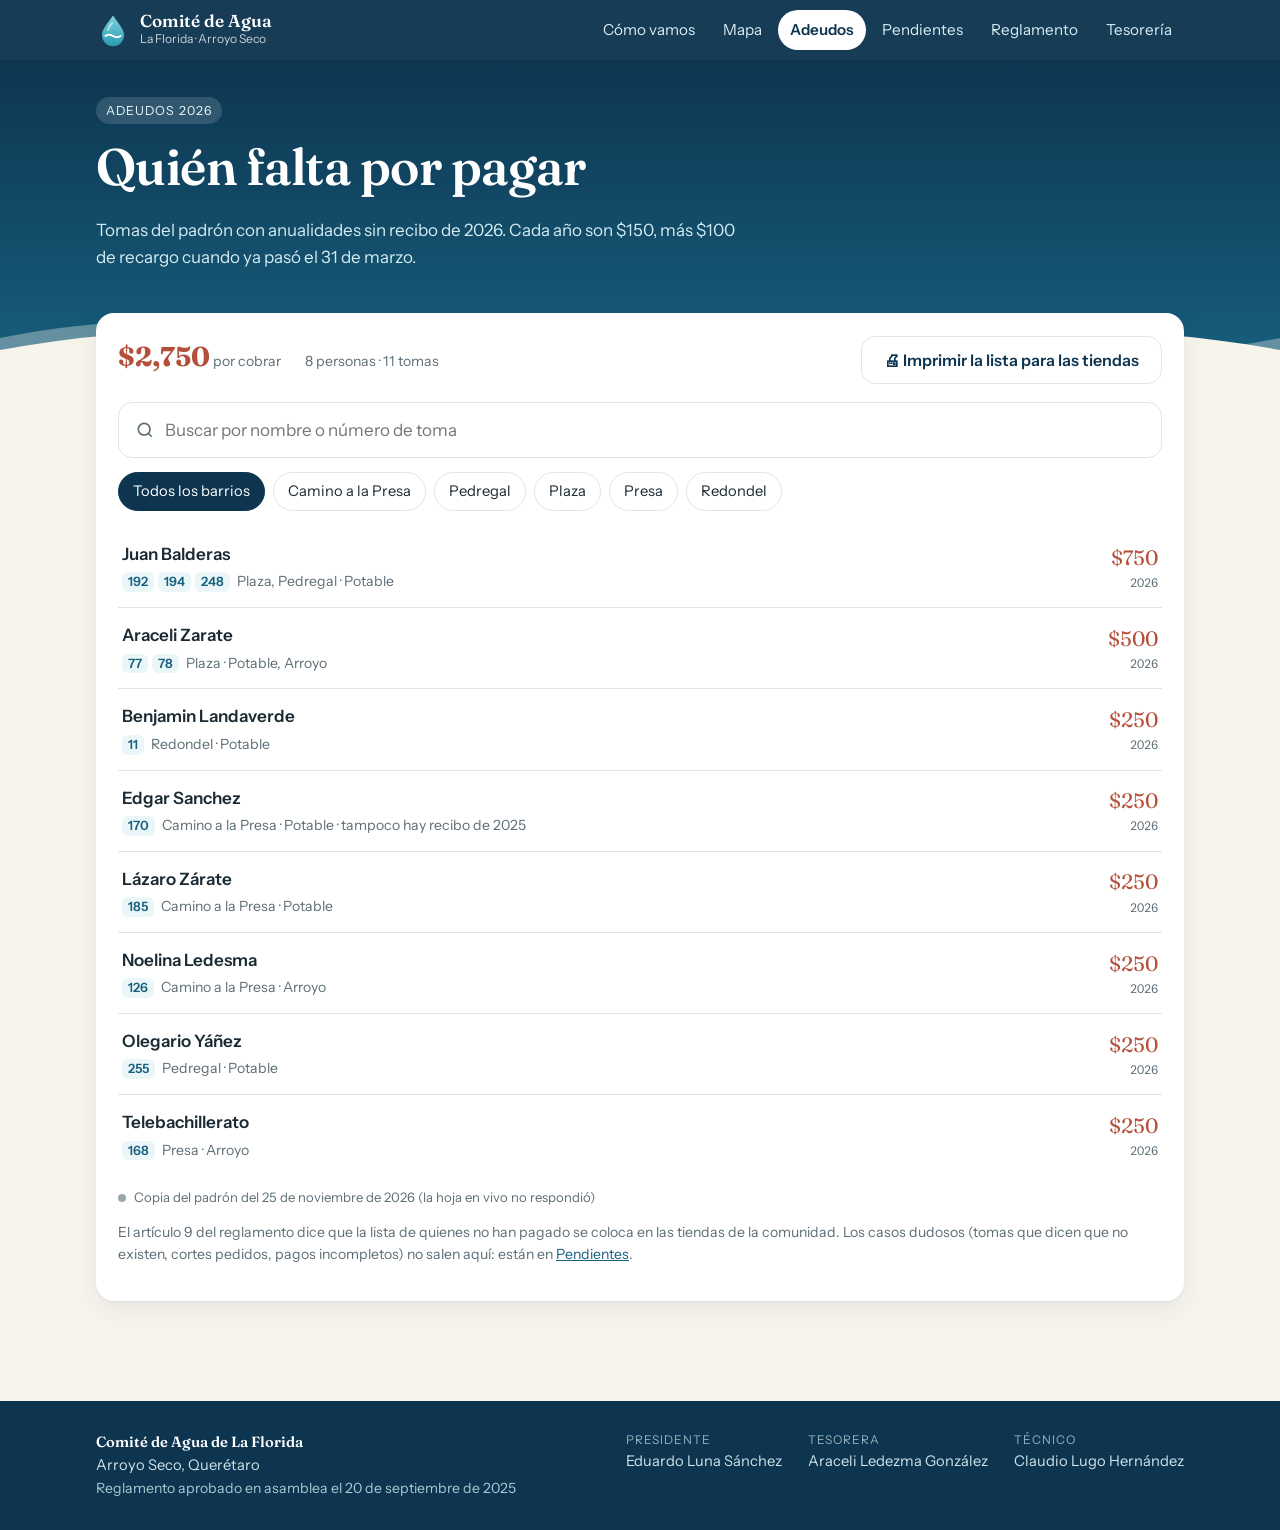
==== adeudos.html @ db073152 "Mapa con satélite, filtros por color, buscador y ficha por toma; la tesorería cobra en el padrón (an" ====
<!doctype html>
<html lang="es">
<head>
<meta charset="utf-8">
<meta name="viewport" content="width=device-width, initial-scale=1">
<title>Adeudos del agua</title>
<meta name="description" content="Quién no ha pagado la anualidad del agua en La Florida, por barrio.">
<link rel="icon" href="assets/gota.svg" type="image/svg+xml">
<link rel="preconnect" href="https://fonts.googleapis.com">
<link rel="preconnect" href="https://fonts.gstatic.com" crossorigin>
<link href="https://fonts.googleapis.com/css2?family=Fraunces:opsz,wght@9..144,500;9..144,600&family=Instrument+Sans:wght@400;600&display=swap" rel="stylesheet">
<link rel="stylesheet" href="css/estilo.css?v=20261126">
</head>
<body>
<div class="ola-top">
  <div class="dentro">
    <span class="etiqueta" id="et-anio">Adeudos</span>
    <h1>Quién falta por pagar</h1>
    <p id="intro">Tomas del padrón que no tienen recibo de la anualidad de este año.</p>
  </div>
  <div id="olas"></div>
</div>

<main>
  <section class="sube">
    <div class="tarjeta">
      <div class="resumen-linea">
        <div><b class="num" id="total">—</b> <span class="chico">por cobrar</span></div>
        <div class="chico" id="cuantos"></div>
        <button class="boton claro no-imprimir" style="margin-left:auto" onclick="window.print()">🖨 Imprimir la lista para las tiendas</button>
      </div>
      <input class="buscar" id="q" type="search" placeholder="Buscar por nombre o número de toma" autocomplete="off">
      <div class="filtros" id="filtros"></div>
      <div id="lista"></div>
      <div id="fuente"></div>
      <p class="chico" style="margin-top:14px">El artículo 9 del reglamento dice que la lista de quienes no han pagado se coloca en las tiendas de la comunidad.
        Los casos dudosos (tomas que dicen que no existen, cortes pedidos, pagos incompletos) no salen aquí: están en <a href="pendientes.html">Pendientes</a>.</p>
    </div>
  </section>
</main>

<script src="js/config.js?v=20261126"></script>
<script src="js/padron-copia.js?v=20261126"></script>
<script src="js/agua.js?v=20261126"></script>
<script>
(async function () {
  const A = window.AGUA, C = window.AGUA_CONFIG;
  A.pintarMarco('adeudos.html');
  document.getElementById('olas').outerHTML = A.OLAS;
  const datos = await A.cargar({ anio: new URLSearchParams(location.search).get('anio') });
  const P = datos.padron;
  const $ = (id) => document.getElementById(id);
  $('et-anio').textContent = 'Adeudos ' + P.actual;
  $('intro').textContent = 'Tomas del padrón con anualidades sin recibo' + (P.desde < P.actual ? ' de ' + P.desde + ' a ' + P.actual : ' de ' + P.actual) + '. ' +
    'Cada año son $' + C.CUOTA + (P.vencio ? ', más $' + C.RECARGO + ' de recargo cuando ya pasó el 31 de marzo.' : '; el recargo de $' + C.RECARGO + ' empieza después del 31 de marzo.');
  $('fuente').innerHTML = A.avisoFuente(datos);

  const params = new URLSearchParams(location.search);
  let barrio = params.get('barrio') || '';
  const barrios = [...new Set(P.deudores.flatMap((d) => d.barrios))].sort((a, b) => a.localeCompare(b, 'es'));
  const f = $('filtros');
  const pintarFiltros = () => {
    f.innerHTML = ['', ...barrios].map((b) => '<button class="chip" data-b="' + A.esc(b) + '" aria-pressed="' + (b === barrio) + '">' + (b ? A.esc(b) : 'Todos los barrios') + '</button>').join('');
  };
  f.addEventListener('click', (e) => {
    const c = e.target.closest('.chip'); if (!c) return;
    barrio = c.dataset.b; pintarFiltros(); pintar();
    history.replaceState(null, '', barrio ? '?barrio=' + encodeURIComponent(barrio) : location.pathname);
  });

  function pintar() {
    const q = A.sinAcentos($('q').value.trim());
    const lista = P.deudores.map((d) => {
      const tomas = d.tomas.filter((t) => !barrio || t.barrio === barrio);
      return { ...d, tomas, adeudo: tomas.reduce((s, t) => s + t.adeudo, 0) };
    }).filter((d) => d.tomas.length && (!q || A.sinAcentos(d.nombre).includes(q) || d.tomas.some((t) => t.toma === q)));
    const total = lista.reduce((s, d) => s + d.adeudo, 0);
    const ntomas = lista.reduce((s, d) => s + d.tomas.length, 0);
    $('total').textContent = A.pesos(total);
    $('cuantos').textContent = lista.length + (lista.length === 1 ? ' persona' : ' personas') + ' · ' + ntomas + (ntomas === 1 ? ' toma' : ' tomas') + (barrio ? ' en ' + barrio : '');
    $('lista').innerHTML = lista.length ? lista.map((d) =>
      '<div class="ficha"><div class="quien">' + A.esc(d.nombre) + '</div>' +
      '<div class="det">' + d.tomas.map((t) => '<a class="toma" href="mapa.html?toma=' + t.toma + '">' + t.toma + '</a>').join('') + ' ' +
      A.esc([...new Set(d.tomas.map((t) => t.barrio))].join(', ')) + ' · ' + A.esc([...new Set(d.tomas.map((t) => t.fuente))].join(', ')) +
      (d.tomas.some((t) => t.sinReciboPrevio) ? ' · tampoco hay recibo de ' + P.previo : '') + '</div>' +
      '<div class="monto num">' + A.pesos(d.adeudo) + '<small>' + [...new Set(d.tomas.flatMap((t) => t.adeudos.map((a) => a.anio)))].join(' y ') + '</small></div></div>'
    ).join('') : '<p class="vacio">' + (q ? 'Nadie con ese nombre o número debe.' : '¡Nadie debe aquí! 💧') + '</p>';
  }
  $('q').addEventListener('input', pintar);
  pintarFiltros(); pintar();
})();
</script>
</body>
</html>
---- css/estilo.css ----
/* Comité de Agua de La Florida · hoja de estilos única */
:root {
  --hondo: #0d3550;
  --rio: #17607e;
  --turquesa: #2a9bb0;
  --claro: #cfeaf0;
  --espuma: #eaf6f8;
  --papel: #f7f4ec;
  --tinta: #1b2a33;
  --gris: #5d6d76;
  --linea: #dfe6e8;
  --bien: #2f8a5b;
  --bien-suave: #ddf1e5;
  --debe: #b4503a;
  --debe-suave: #f8e3dd;
  --aviso: #b98a12;
  --aviso-suave: #f8eed0;
  --nada: #9aa7ad;
  --tarjeta: #ffffff;
  --sombra: 0 1px 2px rgba(13, 53, 80, .06), 0 8px 24px rgba(13, 53, 80, .08);
  --radio: 18px;
  --serif: "Fraunces", Georgia, serif;
  --sans: "Instrument Sans", system-ui, -apple-system, "Segoe UI", sans-serif;
}

* { box-sizing: border-box; }
html { -webkit-text-size-adjust: 100%; }
body {
  margin: 0;
  background: var(--papel);
  color: var(--tinta);
  font: 17px/1.55 var(--sans);
}
img, svg { max-width: 100%; }
a { color: var(--rio); }
h1, h2, h3 { font-family: var(--serif); font-weight: 600; line-height: 1.15; margin: 0 0 .4em; color: var(--hondo); }
h1 { font-size: clamp(2rem, 6vw, 3.2rem); letter-spacing: -.01em; }
h2 { font-size: clamp(1.45rem, 4vw, 2rem); }
h3 { font-size: 1.2rem; }
p { margin: 0 0 1em; }
.chico { font-size: .88rem; color: var(--gris); }
.num { font-variant-numeric: tabular-nums; }

/* ---------- Encabezado ---------- */
.barra {
  position: sticky; top: 0; z-index: 20;
  background: rgba(13, 53, 80, .96);
  backdrop-filter: blur(8px);
  color: #fff;
}
.barra .dentro { display: flex; align-items: center; gap: 14px; max-width: 1120px; margin: 0 auto; padding: 10px 16px; }
.marca { display: flex; align-items: center; gap: 10px; color: #fff; text-decoration: none; min-width: 0; }
.marca svg { width: 34px; height: 34px; flex: none; }
.marca b { font-family: var(--serif); font-weight: 600; font-size: 1.08rem; display: block; line-height: 1.1; }
.marca span { font-size: .76rem; opacity: .75; display: block; }
.menu { margin-left: auto; display: flex; gap: 4px; }
.menu a {
  color: #d8eef3; text-decoration: none; padding: 8px 12px; border-radius: 999px; font-size: .95rem; white-space: nowrap;
}
.menu a:hover { background: rgba(255, 255, 255, .1); color: #fff; }
.menu a[aria-current="page"] { background: #fff; color: var(--hondo); font-weight: 600; }
.hamb { display: none; margin-left: auto; background: none; border: 1px solid rgba(255,255,255,.35); color: #fff; border-radius: 10px; padding: 7px 11px; font: inherit; }
@media (max-width: 820px) {
  .hamb { display: block; }
  .menu { display: none; position: absolute; left: 0; right: 0; top: 100%; flex-direction: column; background: var(--hondo); padding: 8px 16px 16px; }
  .menu.abierto { display: flex; }
  .menu a { padding: 12px 14px; border-radius: 12px; }
}

/* ---------- Ola del encabezado ---------- */
.ola-top {
  background: linear-gradient(180deg, var(--hondo) 0%, var(--rio) 100%);
  color: #fff; position: relative; overflow: hidden;
}
.ola-top .dentro { max-width: 1120px; margin: 0 auto; padding: 36px 16px 90px; position: relative; z-index: 1; }
.ola-top h1 { color: #fff; }
.ola-top p { color: #d4ecf1; max-width: 640px; }
.ola-top .olas { position: absolute; left: 0; right: 0; bottom: -1px; width: 100%; height: 80px; }
.etiqueta {
  display: inline-block; font-size: .78rem; letter-spacing: .08em; text-transform: uppercase;
  background: rgba(255,255,255,.14); color: #e8f7fa; padding: 4px 10px; border-radius: 999px; margin-bottom: 14px;
}

main { max-width: 1120px; margin: 0 auto; padding: 0 16px 60px; }
.sube { margin-top: -64px; position: relative; z-index: 2; }
section { margin: 0 0 40px; }

.tarjeta { background: var(--tarjeta); border-radius: var(--radio); box-shadow: var(--sombra); padding: 22px; }
.rejilla { display: grid; gap: 16px; }
.r2 { grid-template-columns: repeat(auto-fit, minmax(280px, 1fr)); }
.r4 { grid-template-columns: repeat(auto-fit, minmax(200px, 1fr)); }

/* ---------- Medidor principal ---------- */
.principal { display: grid; grid-template-columns: 260px 1fr; gap: 28px; align-items: center; }
@media (max-width: 700px) { .principal { grid-template-columns: 1fr; text-align: center; } .principal .anillo { margin: 0 auto; } }
.anillo { position: relative; width: 240px; height: 240px; }
.anillo svg { width: 100%; height: 100%; transform: rotate(-90deg); }
.anillo .centro { position: absolute; inset: 0; display: grid; place-content: center; text-align: center; }
.anillo .centro b { font-family: var(--serif); font-size: 3.4rem; color: var(--hondo); line-height: 1; }
.anillo .centro span { font-size: .9rem; color: var(--gris); }
.anillo circle { fill: none; stroke-width: 18; }
.anillo .fondo { stroke: var(--espuma); }
.anillo .lleno { stroke: url(#grad-agua); stroke-linecap: round; transition: stroke-dashoffset 1.4s cubic-bezier(.2,.8,.2,1); }
.frase { font-family: var(--serif); font-size: clamp(1.3rem, 3.4vw, 1.8rem); color: var(--hondo); line-height: 1.25; margin-bottom: 14px; }
.cifras { display: flex; flex-wrap: wrap; gap: 10px 26px; }
@media (max-width: 700px) { .cifras { justify-content: center; } }
.cifras div b { display: block; font-size: 1.45rem; font-family: var(--serif); color: var(--hondo); }
.cifras div span { font-size: .85rem; color: var(--gris); }

/* ---------- Tarjetas de dato ---------- */
.dato { display: block; text-decoration: none; color: inherit; position: relative; overflow: hidden; transition: transform .15s; }
a.dato:hover { transform: translateY(-2px); }
.dato .ic { width: 42px; height: 42px; border-radius: 12px; display: grid; place-items: center; margin-bottom: 12px; }
.dato .ic svg { width: 24px; height: 24px; }
.dato b { display: block; font-family: var(--serif); font-size: 2rem; line-height: 1.1; color: var(--hondo); }
.dato span { color: var(--gris); font-size: .92rem; }
.dato .ir { position: absolute; right: 18px; top: 22px; color: var(--nada); font-size: 1.2rem; }
.t-caja .ic { background: var(--espuma); color: var(--rio); }
.t-debe .ic { background: var(--debe-suave); color: var(--debe); }
.t-pend .ic { background: var(--aviso-suave); color: var(--aviso); }
.t-corte .ic { background: #eceff0; color: var(--gris); }

/* ---------- Barrios ---------- */
.barrio { display: grid; grid-template-columns: 170px 1fr 92px; gap: 12px; align-items: center; padding: 12px 0; border-bottom: 1px solid var(--linea); text-decoration: none; color: inherit; }
.barrio:last-child { border-bottom: 0; }
.barrio:hover .barrio-n { color: var(--rio); }
.barrio-n { font-weight: 600; }
.barrio-n small { display: block; font-weight: 400; color: var(--gris); font-size: .82rem; }
.tubo { height: 16px; border-radius: 999px; background: var(--espuma); overflow: hidden; display: flex; }
.tubo i { display: block; height: 100%; }
.tubo .p { background: linear-gradient(90deg, var(--turquesa), var(--rio)); }
.tubo .d { background: var(--debe); opacity: .75; }
.tubo .a { background: var(--aviso); opacity: .6; }
.barrio-pct { text-align: right; font-family: var(--serif); font-size: 1.35rem; color: var(--hondo); }
@media (max-width: 600px) {
  .barrio { grid-template-columns: 1fr auto; }
  .barrio .tubo { grid-column: 1 / -1; order: 3; }
}
.leyenda { display: flex; flex-wrap: wrap; gap: 6px 18px; font-size: .85rem; color: var(--gris); margin-top: 10px; }
.leyenda i { display: inline-block; width: 12px; height: 12px; border-radius: 4px; vertical-align: -1px; margin-right: 6px; }

/* ---------- Mapa ---------- */
.mapa-caja { position: relative; background: linear-gradient(160deg, #f3f8f2, #e9f3f5); border-radius: 14px; overflow: hidden; }
.mapa-caja svg { display: block; width: 100%; height: auto; max-height: 640px; margin: 0 auto; }
.mapa-caja .punto { cursor: pointer; transition: r .15s; }
.mapa-caja .punto:hover { r: 7; }
.mapa-caja .rot { font: 600 13px var(--sans); fill: var(--hondo); paint-order: stroke; stroke: rgba(255,255,255,.85); stroke-width: 4px; pointer-events: none; }
.globo {
  position: absolute; pointer-events: none; background: var(--hondo); color: #fff; padding: 8px 11px; border-radius: 10px;
  font-size: .85rem; line-height: 1.3; transform: translate(-50%, calc(-100% - 12px)); white-space: nowrap; opacity: 0; transition: opacity .12s;
}
.globo.ver { opacity: 1; }

/* ---------- Listas y fichas ---------- */
.filtros { display: flex; flex-wrap: wrap; gap: 8px; margin: 0 0 16px; }
.chip {
  border: 1px solid var(--linea); background: #fff; color: var(--tinta); padding: 7px 14px; border-radius: 999px; font: inherit; font-size: .92rem; cursor: pointer;
}
.chip[aria-pressed="true"] { background: var(--hondo); color: #fff; border-color: var(--hondo); }
.buscar {
  width: 100%; font: inherit; padding: 14px 18px 14px 46px; border-radius: 14px; border: 1px solid var(--linea); background: #fff url("data:image/svg+xml,%3Csvg xmlns='http://www.w3.org/2000/svg' viewBox='0 0 24 24' fill='none' stroke='%235d6d76' stroke-width='2'%3E%3Ccircle cx='11' cy='11' r='7'/%3E%3Cpath d='m20 20-3.5-3.5'/%3E%3C/svg%3E") no-repeat 16px center / 20px;
  margin-bottom: 14px; color: var(--tinta);
}
.buscar:focus { outline: 3px solid var(--claro); border-color: var(--turquesa); }

.ficha { display: grid; grid-template-columns: 1fr auto; gap: 4px 14px; padding: 14px 4px; border-bottom: 1px solid var(--linea); align-items: center; }
.ficha:last-child { border-bottom: 0; }
.ficha .quien { font-weight: 600; }
.ficha .det { grid-column: 1; color: var(--gris); font-size: .88rem; }
.ficha .monto { grid-row: 1 / span 2; grid-column: 2; text-align: right; font-family: var(--serif); font-size: 1.3rem; color: var(--debe); }
.ficha .monto small { display: block; font-family: var(--sans); font-size: .75rem; color: var(--gris); }
.toma { display: inline-block; background: var(--espuma); color: var(--rio); border-radius: 6px; padding: 0 6px; font-size: .8rem; font-weight: 600; margin-right: 4px; }
.vacio { text-align: center; color: var(--gris); padding: 30px 10px; }

.grupo { margin-bottom: 22px; }
.grupo h3 { display: flex; align-items: center; gap: 10px; }
.grupo h3 .cuenta { font-family: var(--sans); font-size: .85rem; background: var(--aviso-suave); color: var(--aviso); border-radius: 999px; padding: 2px 10px; }
.grupo > p { color: var(--gris); font-size: .93rem; }

.resumen-linea { display: flex; flex-wrap: wrap; gap: 10px 24px; align-items: baseline; margin-bottom: 18px; }
.resumen-linea b { font-family: var(--serif); font-size: 1.7rem; color: var(--debe); }

.boton {
  display: inline-flex; align-items: center; justify-content: center; gap: 8px; border: 0; cursor: pointer; text-decoration: none;
  background: var(--rio); color: #fff; font: 600 1rem var(--sans); padding: 13px 22px; border-radius: 14px; min-height: 48px;
}
.boton:hover { background: var(--hondo); }
.boton.claro { background: #fff; color: var(--hondo); border: 1px solid var(--linea); }
.boton.claro:hover { background: var(--espuma); }
.boton[disabled] { opacity: .55; cursor: default; }

.aviso-fuente { font-size: .82rem; color: var(--gris); display: flex; align-items: center; gap: 8px; margin: 12px 0 0; }
.aviso-fuente i { width: 8px; height: 8px; border-radius: 50%; background: var(--nada); display: inline-block; }
.aviso-fuente.vivo i { background: var(--bien); box-shadow: 0 0 0 4px var(--bien-suave); }

/* ---------- Reglamento ---------- */
.preguntas { display: flex; flex-wrap: wrap; gap: 8px; margin-bottom: 18px; }
.respuesta { background: var(--espuma); border-left: 5px solid var(--turquesa); border-radius: 12px; padding: 16px 18px; margin-bottom: 18px; display: none; }
.respuesta.ver { display: block; animation: entra .25s ease; }
.respuesta b { font-family: var(--serif); font-size: 1.15rem; color: var(--hondo); display: block; margin-bottom: 4px; }
.respuesta .ir-art { font-size: .9rem; }
@keyframes entra { from { opacity: 0; transform: translateY(6px); } to { opacity: 1; transform: none; } }
.capitulo { font-size: .8rem; letter-spacing: .08em; text-transform: uppercase; color: var(--turquesa); font-weight: 600; margin: 26px 0 8px; }
.articulo { background: #fff; border-radius: 14px; padding: 16px 18px; margin-bottom: 10px; box-shadow: 0 1px 2px rgba(13,53,80,.05); scroll-margin-top: 80px; transition: box-shadow .3s; }
.articulo h3 { font-size: 1.05rem; margin-bottom: 6px; }
.articulo h3 em { font-style: normal; color: var(--turquesa); margin-right: 6px; }
.articulo p, .articulo li { font-size: .97rem; }
.articulo ul { margin: 0 0 .6em; padding-left: 1.2em; }
.articulo.foco { box-shadow: 0 0 0 3px var(--turquesa), var(--sombra); }
mark { background: #fde89a; color: inherit; border-radius: 3px; padding: 0 2px; }

/* ---------- Tesorería ---------- */
.puerta { max-width: 420px; margin: 0 auto; text-align: center; }
.puerta svg { width: 72px; height: 72px; margin-bottom: 8px; }
.campo { display: block; text-align: left; margin-bottom: 14px; }
.campo span { display: block; font-size: .9rem; font-weight: 600; margin-bottom: 6px; color: var(--hondo); }
.campo input, .campo select, .campo textarea {
  width: 100%; font: inherit; font-size: 1.05rem; padding: 13px 14px; border-radius: 12px; border: 1px solid var(--linea); background: #fff; color: var(--tinta);
}
.campo input:focus, .campo textarea:focus, .campo select:focus { outline: 3px solid var(--claro); border-color: var(--turquesa); }
.campo.monto input { font-family: var(--serif); font-size: 2rem; padding: 10px 14px; }
#f-mov, #anotar, #caja { scroll-margin-top: 76px; }
.error { color: var(--debe); font-size: .92rem; min-height: 1.3em; }

.caja-grande { text-align: center; background: linear-gradient(160deg, var(--hondo), var(--rio)); color: #fff; }
.caja-grande small { color: #cfe8ee; font-size: .9rem; letter-spacing: .06em; text-transform: uppercase; }
.caja-grande b { display: block; font-family: var(--serif); font-size: clamp(2.6rem, 10vw, 4rem); line-height: 1.05; margin: 6px 0 10px; }
.caja-grande .desglose { display: flex; justify-content: center; flex-wrap: wrap; gap: 6px 22px; font-size: .92rem; color: #d7eef3; }

.atajos { display: grid; grid-template-columns: repeat(auto-fit, minmax(150px, 1fr)); gap: 10px; margin-bottom: 18px; }
.atajo {
  background: #fff; border: 2px solid var(--linea); border-radius: 16px; padding: 14px 12px; text-align: left; cursor: pointer; font: inherit; color: var(--tinta);
  display: flex; flex-direction: column; gap: 4px; min-height: 92px;
}
.atajo:hover { border-color: var(--claro); }
.atajo[aria-pressed="true"] { border-color: var(--turquesa); background: var(--espuma); }
.atajo .e { font-size: 1.5rem; line-height: 1; }
.atajo b { font-size: .98rem; }
.atajo small { color: var(--gris); font-size: .8rem; }
.pestanas { display: inline-flex; background: #fff; border-radius: 999px; padding: 4px; border: 1px solid var(--linea); margin-bottom: 18px; }
.pestanas button { border: 0; background: none; font: inherit; font-size: .95rem; padding: 8px 16px; border-radius: 999px; cursor: pointer; color: var(--gris); }
.pestanas button[aria-pressed="true"] { background: var(--hondo); color: #fff; }

.mov { display: grid; grid-template-columns: 48px 1fr auto; gap: 4px 12px; align-items: center; padding: 12px 2px; border-bottom: 1px solid var(--linea); }
.mov:last-child { border-bottom: 0; }
.mov .fecha { text-align: center; line-height: 1.05; color: var(--gris); font-size: .78rem; }
.mov .fecha b { display: block; font-family: var(--serif); font-size: 1.3rem; color: var(--hondo); }
.mov .que b { display: block; }
.mov .que span { font-size: .85rem; color: var(--gris); }
.mov .cuanto { text-align: right; font-family: var(--serif); font-size: 1.2rem; }
.mov .cuanto.sale { color: var(--debe); }
.mov .cuanto.entra { color: var(--bien); }
.mov.anulado { opacity: .45; }
.mov.antes { opacity: .6; }
.mov.es-corte { background: var(--espuma); border-radius: 12px; }
.mov .cuanto.corte { color: var(--hondo); }
#contar { scroll-margin-top: 76px; }
.mov.anulado .cuanto { text-decoration: line-through; }
.quitar { background: none; border: 0; color: var(--gris); font: inherit; font-size: .8rem; text-decoration: underline; cursor: pointer; padding: 2px 0; }

.listo { text-align: center; padding: 26px 10px; }
.listo .gota-ok { width: 70px; height: 70px; margin: 0 auto 10px; animation: rebota .5s ease; }
@keyframes rebota { 0% { transform: scale(.5); } 70% { transform: scale(1.1); } 100% { transform: scale(1); } }

/* ---------- Pie ---------- */
footer { background: var(--hondo); color: #cfe3ea; }
footer .dentro { max-width: 1120px; margin: 0 auto; padding: 30px 16px; display: flex; flex-wrap: wrap; gap: 18px 40px; justify-content: space-between; font-size: .92rem; }
footer b { color: #fff; font-family: var(--serif); font-weight: 600; }
footer a { color: #fff; }
.comite { display: flex; flex-wrap: wrap; gap: 8px 26px; }
.comite div span { display: block; font-size: .75rem; text-transform: uppercase; letter-spacing: .08em; opacity: .7; }

@media print {
  .barra, footer, .filtros, .buscar, .no-imprimir, .ola-top .olas { display: none !important; }
  body { background: #fff; font-size: 12pt; }
  .ola-top { background: none; color: #000; }
  .ola-top h1, .ola-top p { color: #000; }
  .ola-top .dentro { padding: 0 0 10px; }
  .sube { margin-top: 0; }
  .tarjeta { box-shadow: none; padding: 0; }
  .ficha { break-inside: avoid; padding: 6px 0; }
}

/* ---------- Mapa vivo (Leaflet) ---------- */
main.ancho { max-width: 1280px; }
.herramientas { margin-bottom: 14px; }
.herramientas .buscar { margin-bottom: 10px; }
.chip-color { display: inline-flex; align-items: center; gap: 7px; }
.chip-color i { width: 12px; height: 12px; border-radius: 50%; border: 1px solid rgba(0,0,0,.25); }
.chip-color b { font-weight: 600; opacity: .7; }
.chip-color[aria-pressed="false"] { opacity: .5; }
.fila-sel { display: flex; flex-wrap: wrap; gap: 10px 18px; align-items: center; font-size: .92rem; color: var(--gris); }
.fila-sel select { font: inherit; padding: 7px 10px; border-radius: 10px; border: 1px solid var(--linea); background: #fff; color: var(--tinta); margin-left: 6px; }
.pestanas.mini { margin: 0 0 0 auto; }
.pestanas.mini button { padding: 6px 12px; font-size: .88rem; }
.mapa-grid { display: grid; grid-template-columns: 1fr 360px; gap: 14px; align-items: start; }
.mapa-vivo { border-radius: var(--radio); overflow: hidden; box-shadow: var(--sombra); background: #dfe9ec; }
#mapa { height: 68vh; min-height: 420px; }
.ficha-toma { position: sticky; top: 76px; max-height: calc(100vh - 96px); overflow: auto; }
@media (max-width: 900px) {
  .mapa-grid { grid-template-columns: 1fr; }
  #mapa { height: 58vh; min-height: 340px; }
  .ficha-toma { position: static; max-height: none; }
  .pestanas.mini { margin-left: 0; }
}
.ft-cab { display: flex; align-items: center; gap: 10px; }
.ft-num { font-family: var(--serif); font-size: 2.4rem; color: var(--hondo); line-height: 1; }
.pill { display: inline-block; color: #fff; font-size: .8rem; font-weight: 600; padding: 4px 10px; border-radius: 999px; }
.ft-debe { background: var(--debe-suave); border-radius: 12px; padding: 10px 12px; margin: 8px 0; color: var(--debe); }
.ft-debe b { font-family: var(--serif); font-size: 1.4rem; }
.ft-debe span { display: block; font-size: .82rem; color: var(--tinta); }
.ft-anios { width: 100%; border-collapse: collapse; margin: 8px 0; font-size: .95rem; }
.ft-anios td { padding: 6px 4px; border-bottom: 1px solid var(--linea); }
.ft-anios td:first-child { font-weight: 600; color: var(--hondo); width: 56px; }
.ft-nota { background: var(--aviso-suave); border-radius: 10px; padding: 8px 10px; font-size: .88rem; margin: 8px 0; }
.ft-botones { display: flex; flex-wrap: wrap; gap: 8px; margin-top: 10px; }
.ft-botones .boton { flex: 1 1 auto; min-height: 42px; padding: 9px 14px; font-size: .92rem; }
button.ficha { width: 100%; background: none; border: 0; border-bottom: 1px solid var(--linea); font: inherit; color: inherit; text-align: left; cursor: pointer; }
button.ficha:hover { background: var(--espuma); }
.punto-c { display: inline-block; width: 11px; height: 11px; border-radius: 50%; margin-right: 6px; border: 1px solid rgba(0,0,0,.25); vertical-align: 0; }
.leaflet-container { font-family: var(--sans); }
@media print { .mapa-grid, .herramientas { display: none !important; } }

/* ---------- Tesorería: padrón ---------- */
.resultados { max-height: 340px; overflow: auto; border: 1px solid var(--linea); border-radius: 12px; margin-bottom: 14px; }
.resultados .ficha { padding: 10px 12px; }
.toma-elegida { background: var(--espuma); border-radius: 14px; padding: 14px 16px; margin-bottom: 14px; }
.toma-elegida h3 { margin: 0 0 2px; }
.conceptos { display: grid; gap: 8px; margin-bottom: 14px; }
.conceptos label { display: flex; align-items: center; gap: 10px; background: #fff; border: 2px solid var(--linea); border-radius: 12px; padding: 10px 12px; cursor: pointer; }
.conceptos input { width: 20px; height: 20px; accent-color: var(--rio); }
.conceptos label span { flex: 1; }
.conceptos label b { font-family: var(--serif); }
.recibo-ok { border: 2px dashed var(--turquesa); border-radius: 16px; padding: 18px; text-align: left; background: #fff; }
.recibo-ok h3 { margin-bottom: 6px; }
.bitacora .mov { grid-template-columns: 90px 1fr; }
.anios-hero { margin: 0 0 6px; }
.anios-hero .chip { background: rgba(255,255,255,.12); color: #e8f7fa; border-color: rgba(255,255,255,.25); text-decoration: none; }
.anios-hero .chip[aria-pressed="true"] { background: #fff; color: var(--hondo); }
a.toma { text-decoration: none; }
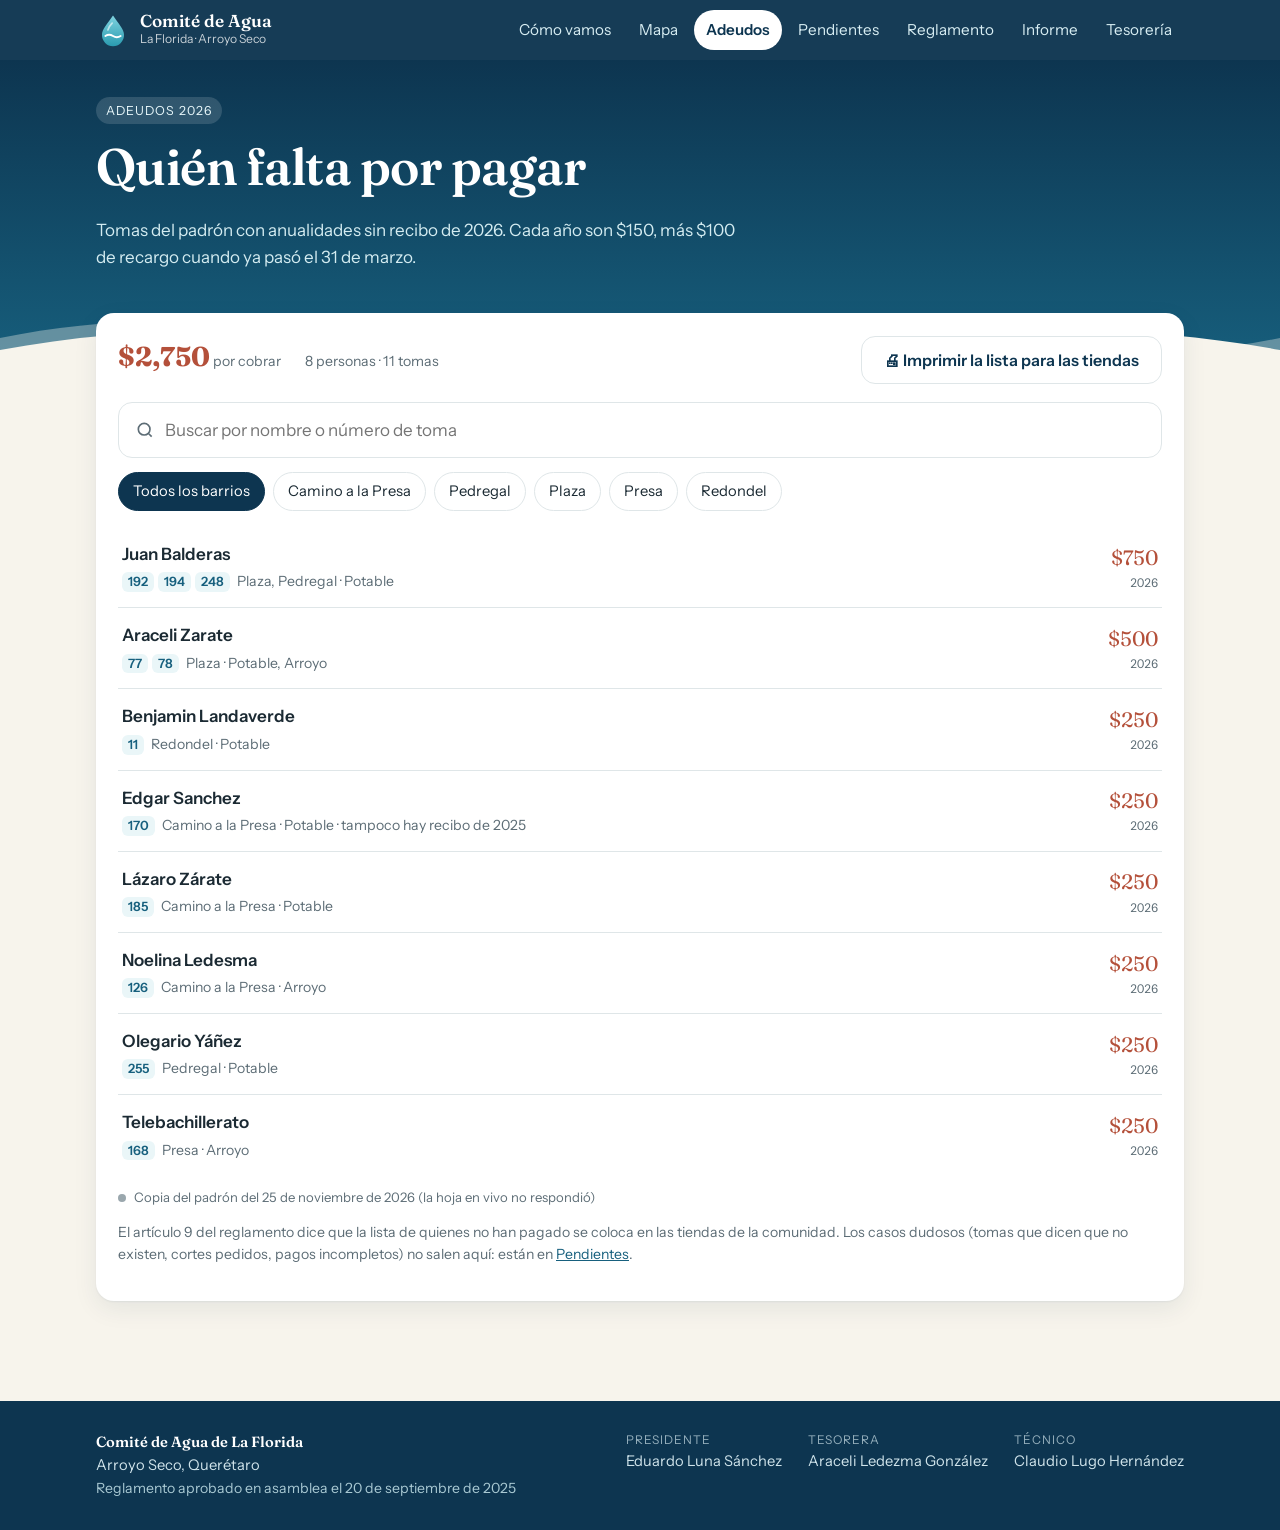
==== commit 040ae0e9: "Informe anual imprimible para la asamblea (cifras del año, ingresos, gastos por rubro, cobranza por " ====
--- a/adeudos.html
+++ b/adeudos.html
@@ -9,7 +9,7 @@
 <link rel="preconnect" href="https://fonts.googleapis.com">
 <link rel="preconnect" href="https://fonts.gstatic.com" crossorigin>
 <link href="https://fonts.googleapis.com/css2?family=Fraunces:opsz,wght@9..144,500;9..144,600&family=Instrument+Sans:wght@400;600&display=swap" rel="stylesheet">
-<link rel="stylesheet" href="css/estilo.css?v=20261126">
+<link rel="stylesheet" href="css/estilo.css?v=20261126b">
 </head>
 <body>
 <div class="ola-top">
@@ -39,9 +39,9 @@
   </section>
 </main>
 
-<script src="js/config.js?v=20261126"></script>
-<script src="js/padron-copia.js?v=20261126"></script>
-<script src="js/agua.js?v=20261126"></script>
+<script src="js/config.js?v=20261126b"></script>
+<script src="js/padron-copia.js?v=20261126b"></script>
+<script src="js/agua.js?v=20261126b"></script>
 <script>
 (async function () {
   const A = window.AGUA, C = window.AGUA_CONFIG;
--- a/css/estilo.css
+++ b/css/estilo.css
@@ -60,7 +60,7 @@
 .menu a:hover { background: rgba(255, 255, 255, .1); color: #fff; }
 .menu a[aria-current="page"] { background: #fff; color: var(--hondo); font-weight: 600; }
 .hamb { display: none; margin-left: auto; background: none; border: 1px solid rgba(255,255,255,.35); color: #fff; border-radius: 10px; padding: 7px 11px; font: inherit; }
-@media (max-width: 820px) {
+@media (max-width: 1020px) {
   .hamb { display: block; }
   .menu { display: none; position: absolute; left: 0; right: 0; top: 100%; flex-direction: column; background: var(--hondo); padding: 8px 16px 16px; }
   .menu.abierto { display: flex; }
@@ -338,3 +338,54 @@
 .anios-hero .chip { background: rgba(255,255,255,.12); color: #e8f7fa; border-color: rgba(255,255,255,.25); text-decoration: none; }
 .anios-hero .chip[aria-pressed="true"] { background: #fff; color: var(--hondo); }
 a.toma { text-decoration: none; }
+
+/* ---------- Informe anual ---------- */
+main.informe { max-width: 980px; }
+.barra-informe { display: flex; flex-wrap: wrap; gap: 10px; align-items: center; margin-bottom: 16px; }
+.hoja { background: #fff; border-radius: var(--radio); box-shadow: var(--sombra); padding: 34px 38px; }
+@media (max-width: 640px) { .hoja { padding: 22px 18px; } }
+.inf-cab { display: flex; gap: 16px; align-items: center; border-bottom: 3px solid var(--claro); padding-bottom: 16px; margin-bottom: 22px; }
+.inf-gota svg { width: 58px; height: 58px; }
+.inf-sobre { margin: 0; font-size: .82rem; letter-spacing: .06em; text-transform: uppercase; color: var(--turquesa); font-weight: 600; }
+.inf-cab h1 { margin: 2px 0 4px; font-size: clamp(1.8rem, 5vw, 2.6rem); }
+.inf-cab p.chico { margin: 0; }
+.inf-sec { margin: 0 0 26px; break-inside: avoid; }
+.inf-sec h2 { font-size: 1.25rem; border-left: 5px solid var(--turquesa); padding-left: 10px; margin-bottom: 12px; }
+.inf-cifras { display: grid; grid-template-columns: repeat(3, 1fr); gap: 12px; }
+@media (max-width: 640px) { .inf-cifras { grid-template-columns: 1fr 1fr; } }
+.inf-cifra { background: var(--espuma); border-radius: 14px; padding: 14px; }
+.inf-cifra b { display: block; font-family: var(--serif); font-size: 1.7rem; color: var(--hondo); line-height: 1.1; }
+.inf-cifra span { display: block; font-size: .9rem; }
+.inf-cifra small { display: block; color: var(--gris); font-size: .78rem; margin-top: 2px; }
+.inf-dos { display: grid; grid-template-columns: 1fr 1fr; gap: 22px; }
+@media (max-width: 700px) { .inf-dos { grid-template-columns: 1fr; } }
+.inf-tabla { width: 100%; border-collapse: collapse; font-size: .94rem; }
+.inf-tabla th { text-align: left; font-size: .78rem; text-transform: uppercase; letter-spacing: .05em; color: var(--gris); border-bottom: 2px solid var(--linea); padding: 6px 6px; }
+.inf-tabla td { padding: 8px 6px; border-bottom: 1px solid var(--linea); vertical-align: top; }
+.inf-tabla .num { text-align: right; white-space: nowrap; font-variant-numeric: tabular-nums; }
+.inf-tabla tr.total td { border-top: 2px solid var(--hondo); border-bottom: 0; }
+.mini-barra { display: inline-block; width: 70px; height: 8px; background: var(--espuma); border-radius: 99px; overflow: hidden; vertical-align: middle; margin-left: 8px; }
+.mini-barra i { display: block; height: 100%; background: var(--turquesa); }
+.inf-barrios td:nth-child(4) { white-space: nowrap; }
+.inf-barrios .mini-barra { margin-left: 0; margin-right: 6px; }
+.inf-resultado { font-size: 1.05rem; background: var(--papel); border-radius: 12px; padding: 12px 14px; }
+.inf-resultado b { font-family: var(--serif); font-size: 1.35rem; }
+.inf-resultado .pos { color: var(--bien); } .inf-resultado .neg { color: var(--debe); }
+.inf-pend { margin: 0 0 12px; padding-left: 1.2em; }
+.inf-pend li { margin-bottom: 4px; }
+.inf-firmas { display: grid; grid-template-columns: repeat(3, 1fr); gap: 24px; margin-top: 56px; text-align: center; font-size: .92rem; }
+.inf-firmas span { display: block; border-top: 1.5px solid var(--tinta); margin-bottom: 6px; }
+.inf-firmas small { display: block; color: var(--gris); }
+@media (max-width: 560px) { .inf-firmas { grid-template-columns: 1fr; gap: 36px; } .inf-gastos td:nth-child(3) { display: none; } .inf-gastos th:nth-child(3) { display: none; } }
+@media print {
+  main.informe { max-width: none; padding: 0; }
+  .hoja { box-shadow: none; padding: 0; border-radius: 0; }
+  .inf-cifra, .inf-resultado { -webkit-print-color-adjust: exact; print-color-adjust: exact; }
+  .mini-barra, .mini-barra i { -webkit-print-color-adjust: exact; print-color-adjust: exact; }
+  @page { size: letter; margin: 16mm 14mm; }
+}
+@media (max-width: 560px) {
+  .inf-barrios th:nth-child(2), .inf-barrios td:nth-child(2), .inf-barrios .mini-barra { display: none; }
+  .inf-tabla { font-size: .88rem; }
+  .inf-tabla td, .inf-tabla th { padding: 7px 4px; }
+}
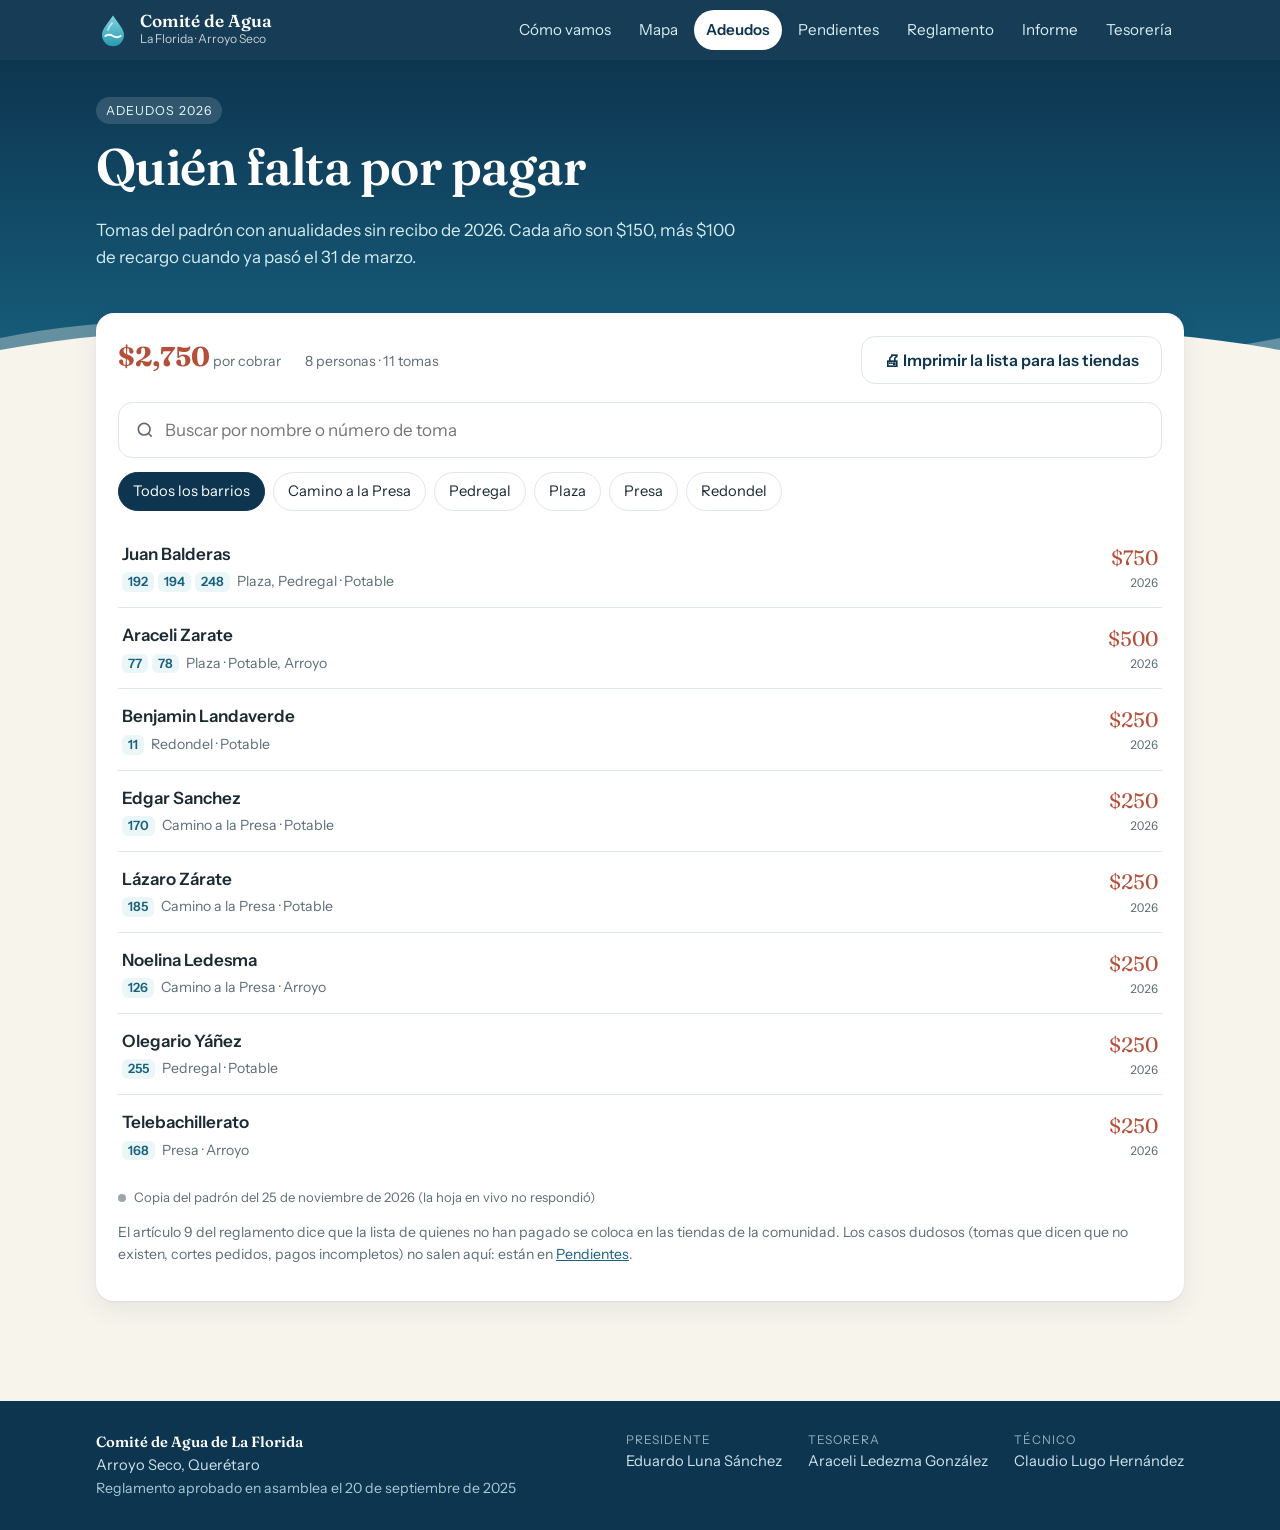
==== commit e6777308: "Enfoque en 2026: sin 2025 en selectores, fichas y pendientes; copia del padrón actualizada tras la l" ====
--- a/adeudos.html
+++ b/adeudos.html
@@ -9,7 +9,7 @@
 <link rel="preconnect" href="https://fonts.googleapis.com">
 <link rel="preconnect" href="https://fonts.gstatic.com" crossorigin>
 <link href="https://fonts.googleapis.com/css2?family=Fraunces:opsz,wght@9..144,500;9..144,600&family=Instrument+Sans:wght@400;600&display=swap" rel="stylesheet">
-<link rel="stylesheet" href="css/estilo.css?v=20261126b">
+<link rel="stylesheet" href="css/estilo.css?v=20261126d">
 </head>
 <body>
 <div class="ola-top">
@@ -39,9 +39,9 @@
   </section>
 </main>
 
-<script src="js/config.js?v=20261126b"></script>
-<script src="js/padron-copia.js?v=20261126b"></script>
-<script src="js/agua.js?v=20261126b"></script>
+<script src="js/config.js?v=20261126d"></script>
+<script src="js/padron-copia.js?v=20261126d"></script>
+<script src="js/agua.js?v=20261126d"></script>
 <script>
 (async function () {
   const A = window.AGUA, C = window.AGUA_CONFIG;
@@ -82,7 +82,7 @@
       '<div class="ficha"><div class="quien">' + A.esc(d.nombre) + '</div>' +
       '<div class="det">' + d.tomas.map((t) => '<a class="toma" href="mapa.html?toma=' + t.toma + '">' + t.toma + '</a>').join('') + ' ' +
       A.esc([...new Set(d.tomas.map((t) => t.barrio))].join(', ')) + ' · ' + A.esc([...new Set(d.tomas.map((t) => t.fuente))].join(', ')) +
-      (d.tomas.some((t) => t.sinReciboPrevio) ? ' · tampoco hay recibo de ' + P.previo : '') + '</div>' +
+      '</div>' +
       '<div class="monto num">' + A.pesos(d.adeudo) + '<small>' + [...new Set(d.tomas.flatMap((t) => t.adeudos.map((a) => a.anio)))].join(' y ') + '</small></div></div>'
     ).join('') : '<p class="vacio">' + (q ? 'Nadie con ese nombre o número debe.' : '¡Nadie debe aquí! 💧') + '</p>';
   }
--- a/css/estilo.css
+++ b/css/estilo.css
@@ -389,3 +389,11 @@
   .inf-tabla { font-size: .88rem; }
   .inf-tabla td, .inf-tabla th { padding: 7px 4px; }
 }
+
+.ayuda-busca { display: flex; flex-wrap: wrap; gap: 8px 10px; align-items: center; margin: -4px 0 12px; }
+.ayuda-busca .boton { min-height: 40px; padding: 8px 14px; font-size: .9rem; }
+.ayuda-busca .chico { flex: 1 1 260px; }
+.fila-toma .det i { color: var(--rio); font-style: normal; }
+.confirmar { background: var(--aviso-suave); border: 2px solid var(--aviso); border-radius: 14px; padding: 14px 16px; margin-bottom: 12px; line-height: 1.6; }
+.aviso-recibo { background: var(--debe-suave); color: var(--debe); border-radius: 10px; padding: 8px 12px; font-size: .92rem; }
+.bitacora .mov .quitar { display: inline-block; margin-top: 4px; }
